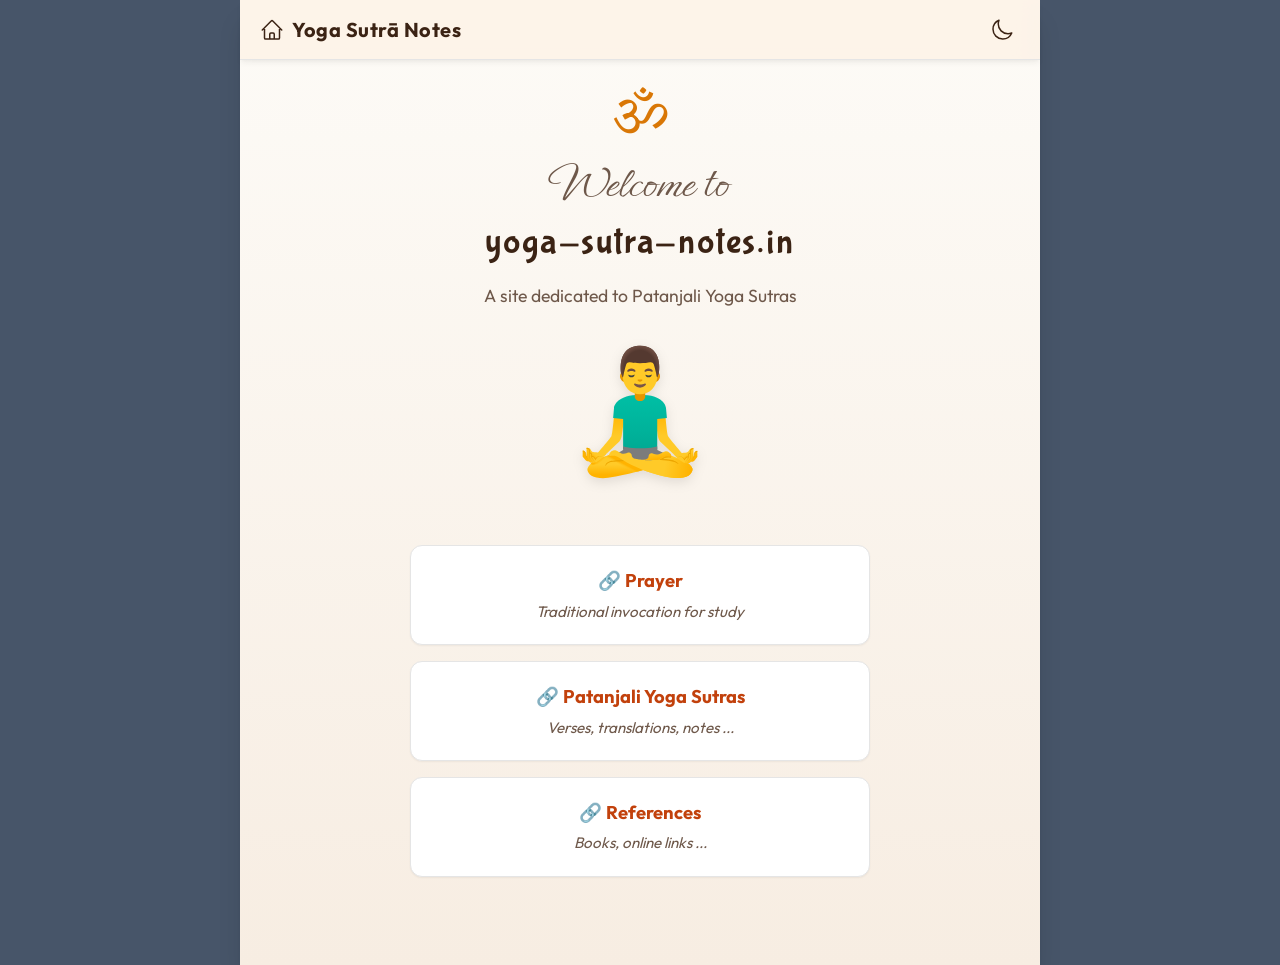
==== index.html @ 9cd344ae "Initial commit of Yoga Sutra Notes, html version" ====
<!doctype html>
<html lang="en">
<head>
    <!-- Google tag (gtag.js) --> 
    <script async src="https://www.googletagmanager.com/gtag/js?id=G-GX1XKWJQX5"></script>
    <script>
        window.dataLayer = window.dataLayer || []; 
        function gtag(){dataLayer.push(arguments);}
        gtag('js', new Date());

        gtag('config', 'G-GX1XKWJQX5');
    </script>
    <!-- Google tag (gtag.js) --> 
     
    <meta charset="UTF-8">
    <meta name="viewport" content="width=device-width, initial-scale=1">
    <title>Yoga Sutrā Notes</title>
    <link rel="shortcut icon" href="storage/favicon.png" type="image/x-icon">
    <link rel="stylesheet" href="index.css">
    <script>
        // Apply dark mode class immediately to avoid layout flash
        if (localStorage.getItem('darkMode') === 'true') {
            document.documentElement.classList.add('dark');
            document.addEventListener('DOMContentLoaded', () => document.body.classList.add('dark'));
        }
    </script>
</head>
<body>
<div class="app-container">
    <header class="sticky-header">
        <a href="index.html" class="header-title">
            <svg xmlns="http://www.w3.org/2000/svg" fill="none" viewBox="0 0 24 24" stroke-width="1.5" stroke="currentColor" style="width: 1.5rem; height: 1.5rem;">
                <path stroke-linecap="round" stroke-linejoin="round" d="m2.25 12 8.954-8.955c.44-.439 1.152-.439 1.591 0L21.75 12M4.5 9.75v10.125c0 .621.504 1.125 1.125 1.125H9.75v-4.875c0-.621.504-1.125 1.125-1.125h2.25c.621 0 1.125.504 1.125 1.125V21h4.125c.621 0 1.125-.504 1.125-1.125V9.75M8.25 21h8.25" />
            </svg>
            Yoga Sutrā Notes
        </a>
        <div class="header-controls">
            <button class="icon-btn" onclick="toggleTheme()" aria-label="Toggle Theme">
                <svg class="theme-toggle-dark" xmlns="http://www.w3.org/2000/svg" fill="none" viewBox="0 0 24 24" stroke-width="1.5" stroke="currentColor">
                    <path stroke-linecap="round" stroke-linejoin="round" d="M21.752 15.002A9.72 9.72 0 0 1 18 15.75c-5.385 0-9.75-4.365-9.75-9.75 0-1.33.266-2.597.748-3.752A9.753 9.753 0 0 0 3 11.25C3 16.635 7.365 21 12.75 21a9.753 9.753 0 0 0 9.002-5.998Z" />
                </svg>
                <svg class="theme-toggle-light" xmlns="http://www.w3.org/2000/svg" fill="none" viewBox="0 0 24 24" stroke-width="1.5" stroke="currentColor">
                    <path stroke-linecap="round" stroke-linejoin="round" d="M12 3v2.25m6.364.386-1.591 1.591M21 12h-2.25m-.386 6.364-1.591-1.591M12 18.75V21m-4.773-4.227-1.591 1.591M5.25 12H3m4.227-4.773L5.636 5.636M15.75 12a3.75 3.75 0 1 1-7.5 0 3.75 3.75 0 0 1 7.5 0Z" />
                </svg>
            </button>
        </div>
    </header>

    <main style="flex: 1; display: flex; flex-direction: column; align-items: center; justify-content: center; padding: 2rem 1rem; text-align: center;">
        <div class="font-eczar" style="font-size: 3.5rem; line-height: 1; margin-bottom: 0.5rem; color: var(--accent);">ॐ</div>
        <div class="font-ephesis" style="font-size: 3rem; line-height: 1.2; color: var(--text-secondary);">Welcome to</div>
        <h1 class="font-bubblegum" style="font-size: 2.25rem; font-weight: normal; margin-bottom: 0.75rem; letter-spacing: 0.05em; color: var(--text-primary);">yoga-sutra-notes.in</h1>
        <p style="color: var(--text-secondary); max-width: 480px; margin: 0 auto 2rem; font-size: 1.1rem; line-height: 1.5;">A site dedicated to Patanjali Yoga Sutras</p>

        <div style="margin-bottom: 2rem;">
            <img src="storage/meditation.svg" alt="Meditation Illustration" style="width: 140px; height: auto; filter: drop-shadow(0 4px 6px rgba(0,0,0,0.1));">
        </div>

        <ul class="card-list" style="width: 100%; max-width: 500px;">
            <li class="card-item">
                <a href="prayer.html" class="card-link">🔗 Prayer</a>
                <div class="card-desc">Traditional invocation for study</div>
            </li>
            <li class="card-item">
                <a href="sutras.html" class="card-link">🔗 Patanjali Yoga Sutras</a>
                <div class="card-desc">Verses, translations, notes ...</div>
            </li>
            <li class="card-item">
                <a href="ref.html" class="card-link">🔗 References</a>
                <div class="card-desc">Books, online links ...</div>
            </li>
        </ul>
    </main>
</div>

<script>
    function toggleTheme() {
        const isDark = document.body.classList.toggle('dark');
        document.documentElement.classList.toggle('dark', isDark);
        localStorage.setItem('darkMode', isDark);
    }
</script>
</body>
</html>
---- index.css ----
@import url('https://fonts.googleapis.com/css2?family=Eczar:wght@400..800&family=Outfit:wght@300;400;500;600;700;800&family=Ephesis&family=Bubblegum+Sans&display=swap');

:root {
    /* Color Palette - Light Mode (Grounding terracotta, warm sand, soft cream) */
    --bg-base: #fdfbf7;
    --bg-card: #ffffff;
    --bg-accent: #f7ede2;
    --bg-header: rgba(253, 243, 231, 0.85);
    
    --border-color: #e5e5e5;
    --text-primary: #3b2314;
    --text-secondary: #6e584a;
    --text-muted: #9c8a7e;
    
    --color-orange-light: #ffedd5;
    --color-orange-medium: #f97316;
    --color-orange-dark: #c2410c;
    
    --accent: #d97706;
    --accent-hover: #b45309;
    --accent-bg: #fef3c7;
    
    --shadow-sm: 0 1px 2px 0 rgba(0, 0, 0, 0.05);
    --shadow-md: 0 4px 6px -1px rgba(0, 0, 0, 0.05), 0 2px 4px -1px rgba(0, 0, 0, 0.03);
    --shadow-lg: 0 10px 15px -3px rgba(0, 0, 0, 0.08), 0 4px 6px -2px rgba(0, 0, 0, 0.04);
    
    --font-sans: 'Outfit', -apple-system, BlinkMacSystemFont, "Segoe UI", Roboto, sans-serif;
    --font-serif: 'Eczar', Georgia, serif;
    
    --transition-fast: 0.15s ease;
    --transition-normal: 0.3s cubic-bezier(0.4, 0, 0.2, 1);
    
    --font-scale: 1;
}

body.dark {
    /* Color Palette - Dark Mode (Deep cosmic charcoal, glowing embers) */
    --bg-base: #0f172a;
    --bg-card: #1e293b;
    --bg-accent: #334155;
    --bg-header: rgba(30, 41, 59, 0.85);
    
    --border-color: #334155;
    --text-primary: #f8fafc;
    --text-secondary: #cbd5e1;
    --text-muted: #94a3b8;
    
    --color-orange-light: #334155;
    --color-orange-medium: #fbbf24;
    --color-orange-dark: #f59e0b;
    
    --accent: #fbbf24;
    --accent-hover: #f59e0b;
    --accent-bg: #451a03;
    
    --shadow-sm: 0 1px 2px 0 rgba(0, 0, 0, 0.5);
    --shadow-md: 0 4px 6px -1px rgba(0, 0, 0, 0.3), 0 2px 4px -1px rgba(0, 0, 0, 0.2);
    --shadow-lg: 0 10px 15px -3px rgba(0, 0, 0, 0.4), 0 4px 6px -2px rgba(0, 0, 0, 0.3);
}

/* Global Reset & Base Styles */
* {
    box-sizing: border-box;
    margin: 0;
    padding: 0;
}

html, body {
    height: 100%;
    scroll-behavior: smooth;
}

body {
    font-family: var(--font-sans);
    background-color: #475569; /* matching original dark outer wrapper background */
    color: var(--text-primary);
    line-height: 1.6;
    transition: background-color var(--transition-normal), color var(--transition-normal);
}

/* Main Container Wrapper - limits width like original sm:w-4/5 md:w-3/5 */
.app-container {
    max-width: 800px;
    margin: 0 auto;
    min-height: 100vh;
    background: linear-gradient(180deg, var(--bg-base) 0%, var(--bg-accent) 100%);
    box-shadow: 0 20px 25px -5px rgba(0, 0, 0, 0.15), 0 10px 10px -5px rgba(0, 0, 0, 0.04);
    display: flex;
    flex-direction: column;
    position: relative;
    padding-bottom: 2rem;
    transition: background var(--transition-normal);
}

/* Header & Sticky Elements */
.sticky-header {
    position: sticky;
    top: 0;
    z-index: 100;
    background-color: var(--bg-header);
    backdrop-filter: blur(12px);
    border-bottom: 1px solid var(--border-color);
    padding: 0.75rem 1.25rem;
    display: flex;
    align-items: center;
    justify-content: space-between;
    box-shadow: var(--shadow-md);
    transition: background-color var(--transition-normal), border-color var(--transition-normal);
}

.header-title {
    font-size: 1.25rem;
    font-weight: 700;
    color: var(--text-primary);
    text-decoration: none;
    letter-spacing: 0.025em;
    display: flex;
    align-items: center;
    gap: 0.5rem;
}

.header-controls {
    display: flex;
    align-items: center;
    gap: 0.75rem;
}

/* Navigation Icon Button */
.icon-btn {
    background: none;
    border: none;
    cursor: pointer;
    color: var(--text-primary);
    display: flex;
    align-items: center;
    justify-content: center;
    padding: 0.35rem;
    border-radius: 50%;
    transition: background-color var(--transition-fast), transform var(--transition-fast);
}

.icon-btn:hover {
    background-color: var(--border-color);
    transform: scale(1.05);
}

.icon-btn svg {
    width: 1.5rem;
    height: 1.5rem;
    stroke: currentColor;
    fill: none;
}

/* Dark Mode Icon Specifics */
body.dark .theme-toggle-dark {
    display: none;
}
body:not(.dark) .theme-toggle-light {
    display: none;
}

/* Typography styles */
.font-eczar {
    font-family: var(--font-serif);
}

.font-bubblegum {
    font-family: 'Bubblegum Sans', sans-serif;
}

.font-ephesis {
    font-family: 'Ephesis', cursive;
}

/* Button & Forms */
.btn {
    display: inline-flex;
    align-items: center;
    justify-content: center;
    padding: 0.5rem 1rem;
    font-size: 0.875rem;
    font-weight: 600;
    border-radius: 0.5rem;
    border: 1px solid var(--border-color);
    background-color: var(--bg-card);
    color: var(--text-primary);
    cursor: pointer;
    box-shadow: var(--shadow-sm);
    transition: all var(--transition-fast);
}

.btn:hover {
    background-color: var(--border-color);
    border-color: var(--text-muted);
}

.btn-accent {
    background-color: var(--accent);
    color: #ffffff;
    border-color: var(--accent);
}

.btn-accent:hover {
    background-color: var(--accent-hover);
    border-color: var(--accent-hover);
    color: #ffffff;
}

/* Cards & Lists */
.card-list {
    list-style: none;
    padding: 1.5rem 1.25rem;
    display: flex;
    flex-direction: column;
    gap: 1rem;
}

.card-item {
    background-color: var(--bg-card);
    border: 1px solid var(--border-color);
    border-radius: 0.75rem;
    padding: 1.25rem;
    box-shadow: var(--shadow-sm);
    transition: transform var(--transition-normal), box-shadow var(--transition-normal);
}

.card-item:hover {
    transform: translateY(-2px);
    box-shadow: var(--shadow-md);
}

.card-link {
    text-decoration: none;
    color: var(--color-orange-dark);
    font-weight: 700;
    font-size: 1.15rem;
    display: inline-flex;
    align-items: center;
    gap: 0.5rem;
    margin-bottom: 0.25rem;
    transition: color var(--transition-fast);
}

body.dark .card-link {
    color: var(--color-orange-medium);
}

.card-link:hover {
    text-decoration: underline;
}

.card-desc {
    color: var(--text-secondary);
    font-style: italic;
    font-size: 0.95rem;
}

/* Modals & Dialogs */
.modal-overlay {
    position: fixed;
    inset: 0;
    z-index: 1000;
    background-color: rgba(15, 23, 42, 0.6);
    backdrop-filter: blur(4px);
    display: flex;
    align-items: center;
    justify-content: center;
    opacity: 0;
    pointer-events: none;
    transition: opacity var(--transition-normal);
}

.modal-overlay.active {
    opacity: 1;
    pointer-events: auto;
}

.modal-content {
    background-color: var(--bg-card);
    border: 1px solid var(--border-color);
    border-radius: 1rem;
    width: 90%;
    max-width: 450px;
    padding: 1.5rem;
    box-shadow: var(--shadow-lg);
    position: relative;
    transform: scale(0.9);
    transition: transform var(--transition-normal);
}

.modal-overlay.active .modal-content {
    transform: scale(1);
}

.modal-header {
    display: flex;
    justify-content: space-between;
    align-items: center;
    border-bottom: 1px solid var(--border-color);
    padding-bottom: 0.75rem;
    margin-bottom: 1rem;
}

.modal-title {
    font-size: 1.25rem;
    font-weight: 700;
}

.modal-body {
    display: flex;
    flex-direction: column;
    gap: 0.75rem;
}

.modal-footer {
    display: flex;
    gap: 0.5rem;
    justify-content: flex-end;
    margin-top: 1.5rem;
    border-top: 1px solid var(--border-color);
    padding-top: 0.75rem;
}

/* Form Styles */
.form-group {
    margin-bottom: 1.25rem;
    text-align: left;
}

.form-label {
    display: block;
    font-size: 0.875rem;
    font-weight: 500;
    margin-bottom: 0.35rem;
    color: var(--text-secondary);
}

.form-control {
    width: 100%;
    padding: 0.65rem 0.75rem;
    font-family: var(--font-sans);
    font-size: 0.95rem;
    background-color: var(--bg-base);
    color: var(--text-primary);
    border: 1px solid var(--border-color);
    border-radius: 0.375rem;
    outline: none;
    transition: border-color var(--transition-fast), box-shadow var(--transition-fast);
}

.form-control:focus {
    border-color: var(--accent);
    box-shadow: 0 0 0 2px var(--accent-bg);
}

.checkbox-group {
    display: flex;
    align-items: flex-start;
    gap: 0.5rem;
    cursor: pointer;
    font-size: 0.9rem;
    color: var(--text-secondary);
    margin-top: 0.5rem;
}

.checkbox-group input {
    margin-top: 0.2rem;
}

/* Responsive Utilities */
@media (max-width: 600px) {
    .app-container {
        padding: 0;
    }
}
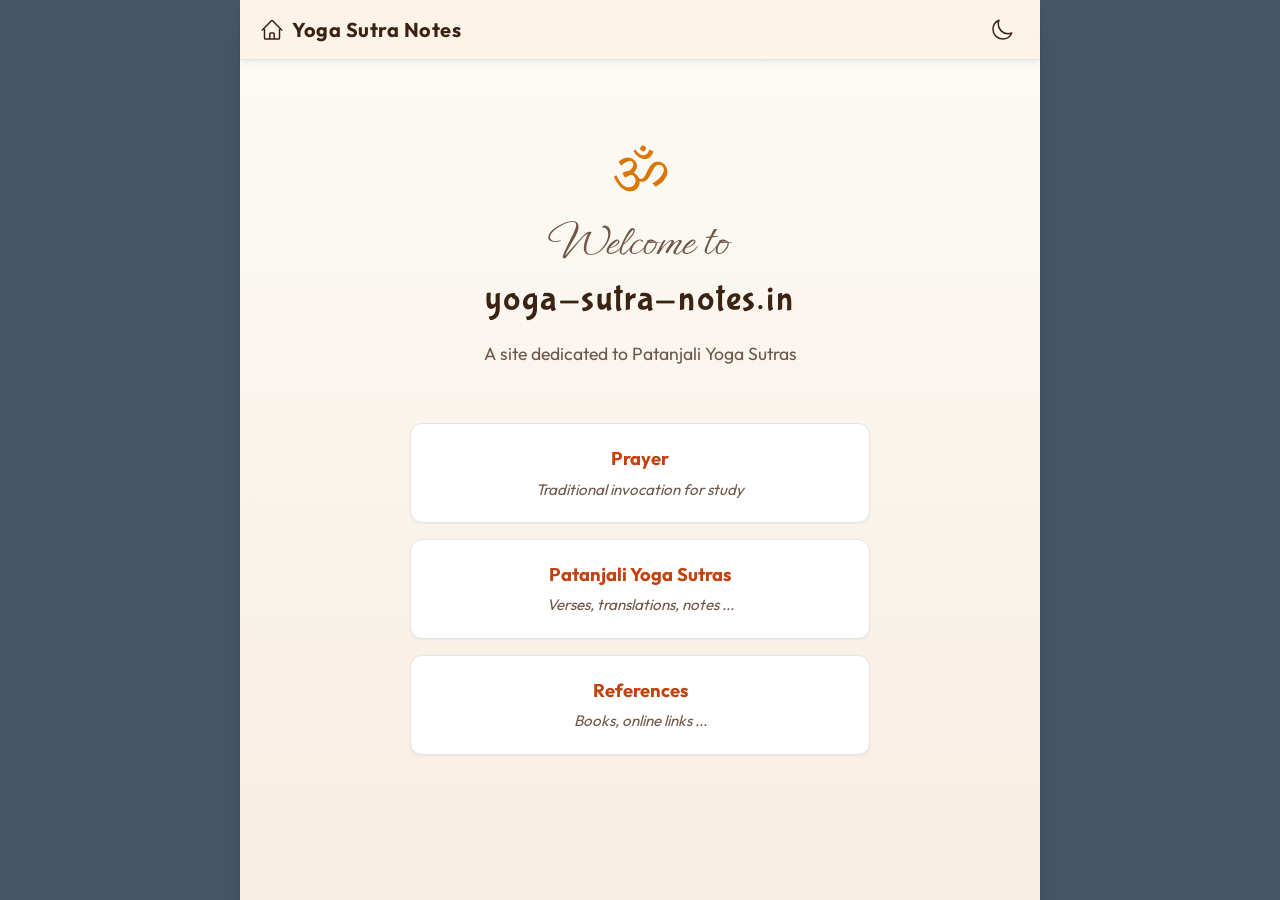
==== commit bcacc7ed: "cosmetic changes" ====
--- a/index.html
+++ b/index.html
@@ -11,7 +11,7 @@
         gtag('config', 'G-GX1XKWJQX5');
     </script>
     <!-- Google tag (gtag.js) --> 
-     
+
     <meta charset="UTF-8">
     <meta name="viewport" content="width=device-width, initial-scale=1">
     <title>Yoga Sutrā Notes</title>
@@ -32,7 +32,7 @@
             <svg xmlns="http://www.w3.org/2000/svg" fill="none" viewBox="0 0 24 24" stroke-width="1.5" stroke="currentColor" style="width: 1.5rem; height: 1.5rem;">
                 <path stroke-linecap="round" stroke-linejoin="round" d="m2.25 12 8.954-8.955c.44-.439 1.152-.439 1.591 0L21.75 12M4.5 9.75v10.125c0 .621.504 1.125 1.125 1.125H9.75v-4.875c0-.621.504-1.125 1.125-1.125h2.25c.621 0 1.125.504 1.125 1.125V21h4.125c.621 0 1.125-.504 1.125-1.125V9.75M8.25 21h8.25" />
             </svg>
-            Yoga Sutrā Notes
+            Yoga Sutra Notes
         </a>
         <div class="header-controls">
             <button class="icon-btn" onclick="toggleTheme()" aria-label="Toggle Theme">
@@ -52,21 +52,21 @@
         <h1 class="font-bubblegum" style="font-size: 2.25rem; font-weight: normal; margin-bottom: 0.75rem; letter-spacing: 0.05em; color: var(--text-primary);">yoga-sutra-notes.in</h1>
         <p style="color: var(--text-secondary); max-width: 480px; margin: 0 auto 2rem; font-size: 1.1rem; line-height: 1.5;">A site dedicated to Patanjali Yoga Sutras</p>
 
-        <div style="margin-bottom: 2rem;">
+        <!-- <div style="margin-bottom: 2rem;">
             <img src="storage/meditation.svg" alt="Meditation Illustration" style="width: 140px; height: auto; filter: drop-shadow(0 4px 6px rgba(0,0,0,0.1));">
-        </div>
+        </div> -->
 
         <ul class="card-list" style="width: 100%; max-width: 500px;">
             <li class="card-item">
-                <a href="prayer.html" class="card-link">🔗 Prayer</a>
+                <a href="prayer.html" class="card-link">Prayer</a>
                 <div class="card-desc">Traditional invocation for study</div>
             </li>
             <li class="card-item">
-                <a href="sutras.html" class="card-link">🔗 Patanjali Yoga Sutras</a>
+                <a href="sutras.html" class="card-link">Patanjali Yoga Sutras</a>
                 <div class="card-desc">Verses, translations, notes ...</div>
             </li>
             <li class="card-item">
-                <a href="ref.html" class="card-link">🔗 References</a>
+                <a href="ref.html" class="card-link">References</a>
                 <div class="card-desc">Books, online links ...</div>
             </li>
         </ul>
